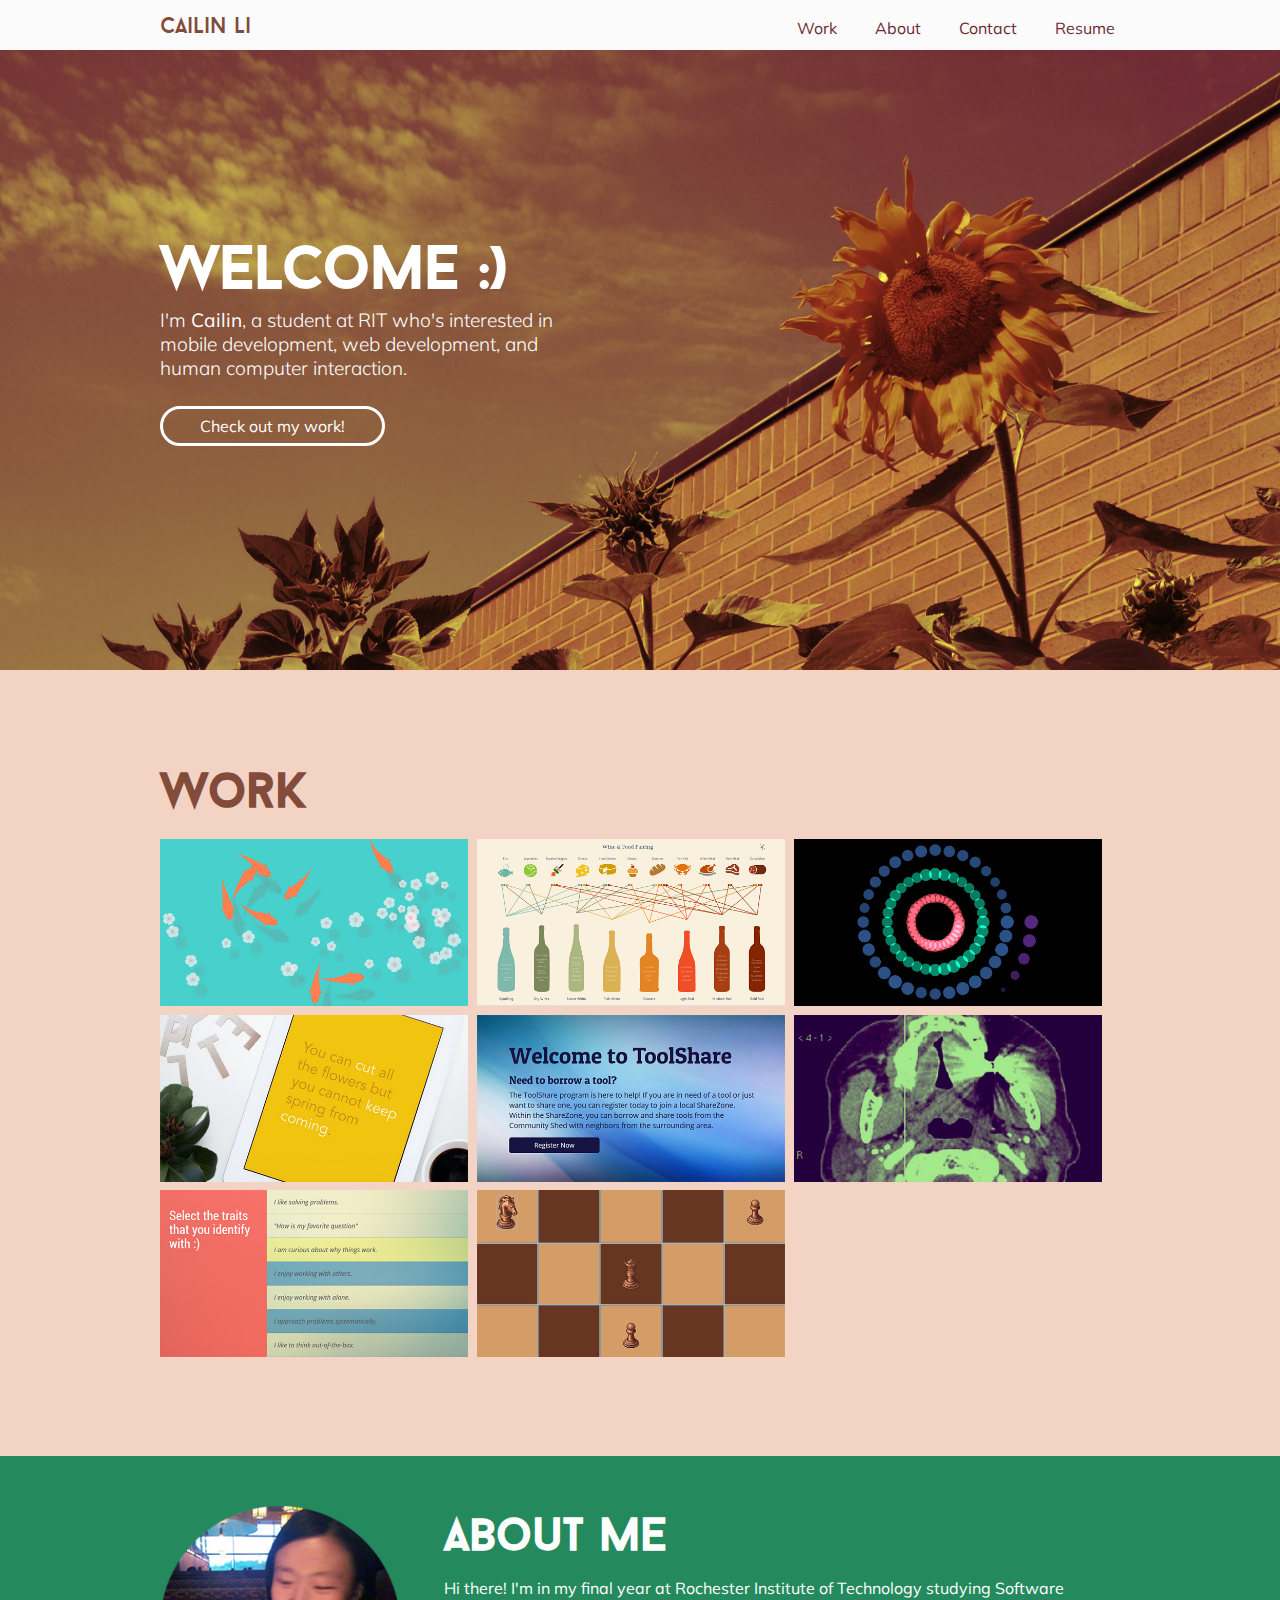
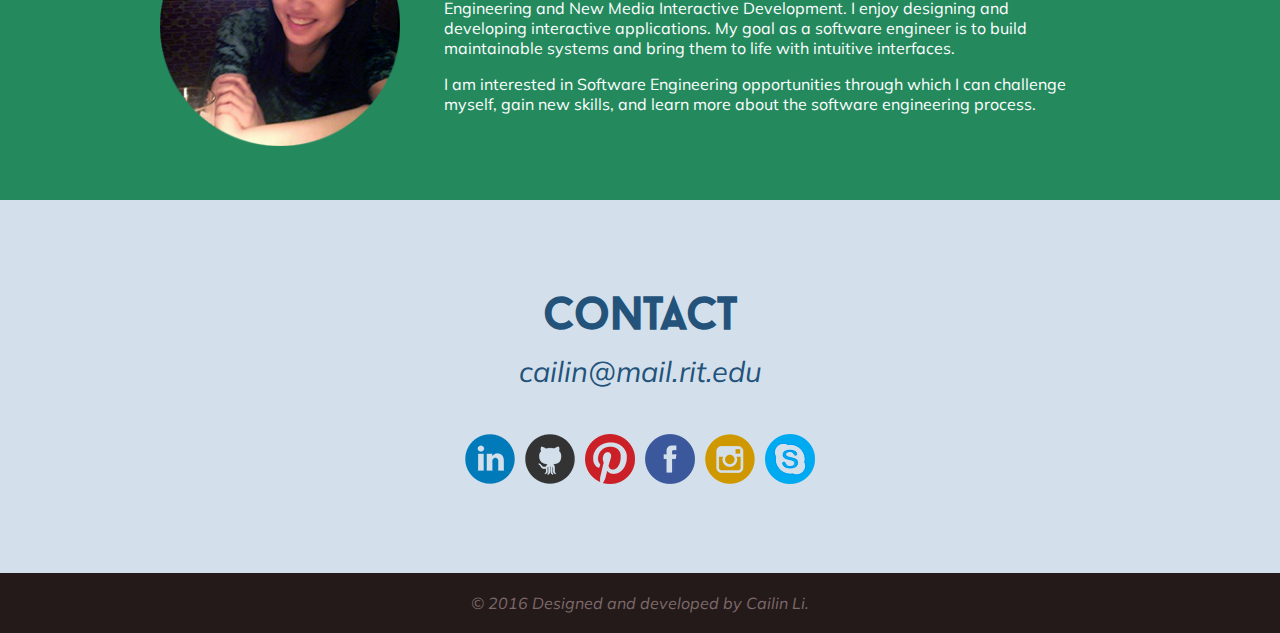
==== index.html @ 5fba752a "Update project links with icons" ====
<!DOCTYPE html>
<html lang="en">
<head>
  <meta charset="utf-8" />
  <meta name="viewport" content="width=device-width, initial-scale=1">

  <title>Cailin Li</title>

  <!-- Link to External Google Fonts -->
  <link href='http://fonts.googleapis.com/css?family=Muli:400,300,300italic' rel='stylesheet' type='text/css'>

  <!-- Link to CSS files -->
  <link href="css/font.css" rel="stylesheet" type="text/css">
  <link href="css/main.css" rel="stylesheet" type="text/css">
  <link href="css/responsive.css" rel="stylesheet" type="text/css">

  <!-- Link to External Scripts -->
  <script src="http://ajax.googleapis.com/ajax/libs/jquery/1.11.1/jquery.min.js"></script>
  <script src="js/scripts.js"></script>
</head>

<body>
  <div id="resume" class="wrapper overlay">
    <div class="content">
      <div class="projectHeader">
        <h1 class="projectHeading white">resume</h1>
        <img class="cancel" 
          src="media/cancel.png" 
          alt="Cancel Icon" 
          onclick="hideDiv('#resume')"
        />
      </div>
      <a href="media/resume2017-cailinli.pdf" class="reslink" target="_blank">
        <img src="media/resume2017.png" alt="Resume" class="resimg" />
      </a>
    </div>
  </div>

  <!-- WORK -->
  <div id="winefoodpairing" class="wrapper overlay">
    <div class="content">
      <div class="projectHeader">
        <h1 class="projectHeading white">wine & food pairing</h1>
        <img class="cancel" 
          src="media/cancel.png" 
          alt="Cancel Icon" 
          onclick="hideProject('#winefoodpairing')"
        />
      </div>
      <div class="projectLinks">
        <a class="projectLink" href="http://cailinli.me/wine-n-food-pairing" target="_blank">
          <span class="projectLink-text">Demo</span>
          <img class="projectLink-img"src="media/demo.png" alt="Demo" />
        </a>
        <span class="projectLink-separator">/</span>
        <a class="projectLink" href="https://github.com/li-cai/wine-n-food-pairing" target="_blank">
          <span class="projectLink-text">Github</span>
          <img class="projectLink-img" src="media/github-white.png" alt="Github" />
        </a>
      </div>
      <img src="media/winefoodpairing.jpg"
        alt="Wine and Food Pairing"
        class="resimg"
      />
      <section class="description">
        <p>
          Technologies: JavaScript, HTML/CSS, HTML5 Canvas
        </p>
        <p>
          An interactive wine and food pairing infographic that helps users discover different types of wines as well as recipes that pair well with the wine.
        </p>
        <p>
          I created this app as a part of an “API Mash-Up” assignment where we had to create a web app by combining two Web API’s. Since I was simultaneously taking a class on Wines of the World, I started taking a look at wine and food related API’s that I could work with. The ones I decided to work with are the Yummly API for recipes and the Snooth API for wines.
        </p>
        <p>
          The basic idea of the app would be to match types of wines to recipes of foods that it would pair well with. However, I wanted the app to have not just a typical interface, but something more unique and interactive. After searching online for inspiration, I found a great infographic that I felt I could really bring to life even further by turning it into an interactive app.
        </p>
      </section>
    </div>
  </div>

  <div id="audiovisualizer" class="wrapper overlay">
    <div class="content">
      <div class="projectHeader">
        <h1 class="projectHeading white">Audio Visualizer</h1>
        <img src="media/cancel.png" alt="Cancel Icon" class="cancel"
            onclick="hideProject('#audiovisualizer')" />
      </div>
      <div class="projectLinks">
        <a class="projectLink" href="http://cailinli.me/audio-visualizer" target="_blank">
          <span class="projectLink-text">Demo</span>
          <img class="projectLink-img"src="media/demo.png" alt="Demo" />
        </a>
      </div>
      <img src="media/audiovisualizer.jpg"
        alt="Audio Visualizer"
        class="resimg"
      />
      <section class="description">
        <p>
          An Canvas-based audio visualizer.
        </p>
      </section>
    </div>
  </div>

  <div id="koipond" class="wrapper overlay">
    <div class="content">
      <div class="projectHeader">
        <h1 class="projectHeading white">koi pond</h1>
        <img class="cancel"
          src="media/cancel.png"
          alt="Cancel Icon"
          onclick="hideProject('#koipond')"
        />
      </div>
      <div class="projectLinks">
        <a class="projectLink" href="http://people.rit.edu/cxl2467/330/project2/" target="_blank">
          <span class="projectLink-text">Demo</span>
          <img class="projectLink-img"src="media/demo.png" alt="Demo" />
        </a>
        <span class="projectLink-separator">/</span>
        <a class="projectLink" href="https://github.com/li-cai/koipond" target="_blank">
          <span class="projectLink-text">Github</span>
          <img class="projectLink-img" src="media/github-white.png" alt="Github" />
        </a>
      </div>
      <img src="media/koipond.jpg"
        alt="Koi Pond"
        class="resimg"
      />
      <section class="description">
        <p>
          A natural simulation of a Koi Pond. It is designed to be a relaxing
          experience that simulates Koi swimming in the pond and cherry blossoms
          floating on the surface of the water.
        </p>
      </section>
    </div>
  </div>

  <div id="toolshare" class="wrapper overlay">
    <div class="content">
      <div class="projectHeader">
        <h1 class="projectHeading white">Toolshare</h1>
        <img src="media/cancel.png"
          alt="Cancel Icon"
          class="cancel"
          onclick="hideProject('#toolshare')"
        />
      </div>
      <div class="projectLinks">
        <a class="projectLink" href="https://github.com/li-cai/toolshare-message" target="_blank">
          <span class="projectLink-text">Github</span>
          <img class="projectLink-img" src="media/github-white.png" alt="Github" />
        </a>
      </div>
      <img src="media/toolshare01.jpg" alt="ToolShare" class="resimg" />
      <section class="description">
        <p>ToolShare is a web-based system for facilitating the sharing of tools within communities. I worked on this project as a part of a team of five Software Engineering students. Our ToolShare system supports many features such as user registration, tool registration, tool reservation, messaging, and communities for sharing called ShareZones.</p>
        <p>ToolShare was developed with <strong>Django</strong> using <strong>Python</strong>, <strong>HTML</strong>, <strong>CSS</strong>, <strong>SQLite</strong> and <strong>SVN</strong> for version control. In addition, we used <strong>BootStrap</strong> to assist with responsive design. The system was built after going through a software development cycle of requirements analysis, modeling, construction, testing, and deployment for two releases in four months. We also wrote comprehensive documentation for our system including the initial plan with a milestone schedule, the requirements spreadsheet with user stories and priority assessments, the design document with <strong>UML</strong> diagrams, and the test plan tracker. My team had weekly meetings and managed our sprints with <strong>Trello</strong>.</p>
        <p>Through working on this project, I gained experience working with a <strong>MVC</strong> framework. In addition, I wrote numerous unit tests, participated in code reviews, went through cross-team beta testing, and conducted acceptance tests.</p>
      </section>
    </div>
  </div>

  <div id="synonymy" class="wrapper overlay">
    <div class="content">
      <div class="projectHeader">
        <h1 class="projectHeading white">Synonymy</h1>
        <img src="media/cancel.png"
          alt="Cancel Icon"
          class="cancel"
          onclick="hideProject('#synonymy')"
        />
      </div>
      <div class="projectLinks">
        <a class="projectLink" href="https://github.com/li-cai/synonymy" target="_blank">
          <span class="projectLink-text">Github</span>
          <img class="projectLink-img" src="media/github-white.png" alt="Github" />
        </a>
      </div>
      <img src="media/synonymy.jpg" alt="Synonymy" class="resimg" />
      <section class="description">
        <p>Synonymy is an iOS application written in Objective-C that helps users rephrase sentences. Users can enter a sentence and swap words in the sentence with synonyms generated by the Big Huge Thesaurus API. Additional features include a history of sentences, favorites list, and the synonym picker.</p>
      </section>
    </div>
  </div>

  <div id="miv" class="wrapper overlay">
    <div class="content">
        <div class="projectHeader">
          <h1 class="projectHeading white">Medical Image Viewer</h1>
          <img src="media/cancel.png"
            alt="Cancel Icon"
            class="cancel"
            onclick="hideProject('#miv')"
          />
        </div>
        <img src="media/miv.png" alt="Medical Image Viewer" class="resimg" />
        <section class="description">
          <p>A project used for many years in the Engineering Software Subsystems class, the Medical Image Viewer is a <strong>Java</strong> application that displays studies of medical images and supports additional features such as leveling and sagittal/coronal reconstruction.</p>
          <p>I worked on the Medical Image Viewer using <strong>Git</strong> for version control on a team of four. The goal of this project was to design and develop a maintainable system with the help of various <strong>design patterns</strong> such as Observer, State, Strategy, and Composite.</p>
        </section>
    </div>
  </div>

  <div id="stem" class="wrapper overlay">
    <div class="content">
      <div class="projectHeader">
        <h1 class="projectHeading white">STEM Quiz</h1>
        <img src="media/cancel.png"
          alt="Cancel Icon"
          class="cancel" 
          onclick="hideProject('#stem')"
        />
      </div>
      <img src="media/stemquiz.png" alt="STEM Quiz" class="resimg" />
      <section class="description">
        <p>STEM Quiz is a <strong>jQuery</strong> based personality quiz that I 
        developed on a team of six at the RIT Women in Computing Hackathon. I
        enjoyed meeting and working with other women in computing students to
        develop an application that encourages women to pursue STEM.</p>
      </section>
    </div>
  </div>

  <div id="chess" class="wrapper overlay">
    <div class="content">
      <div class="projectHeader">
        <h1 class="projectHeading white">Puzzle Solver</h1>
        <img src="media/cancel.png"
          alt="Cancel Icon"
          class="cancel" 
          onclick="hideProject('#chess')"
        />
      </div>
      <div class="projectLinks">
        <a class="projectLink" href="https://github.com/li-cai/chess-solitaire" target="_blank">
          <span class="projectLink-text">Github</span>
          <img class="projectLink-img" src="media/github-white.png" alt="Github" />
        </a>
      </div>
      <img src="media/chess.png" alt="Chess Solitaire" class="resimg" />
      <section class="description">
        <p>For this project, I created a Generic Puzzle Solver written in <strong>Java</strong> which uses the <strong>BFS algorithm</strong> to solve puzzles in the fewest number of steps.</p>
        <p>The focus of this project was object-oriented programming, inheritance, and separation of concerns using MVC. A generic puzzle interface and solver was implemented to work with three different types of puzzles. The Chess Solitaire puzzle has a <strong>Swing</strong> GUI that creates a game board from a text file and allows the user to interact with the GUI to solve the puzzle. The user also has the option to reset to the original configuration or advance to the next step of the optimal solution by clicking "Hint".</p>
      </section>
    </div>
  </div>

  <div id="march" class="wrapper overlay">
    <div class="content">
      <img src="media/cancel.png" alt="Cancel Icon" class="cancel" 
        onclick="hideProject('#march')" />
      <h1 class="projectHeading white">Calendar Design</h1>
      <img src="media/march01.jpg" alt="March" class="resimg" />
      <section class="description">
        <p>Using <strong>Adobe Illustrator</strong>, I created a series of calendar designs. The calendar design for March is pictured above. Each month features a quote from the Spanish poet, Pablo Neruda.</p> 
      </section>
    </div>
  </div>

  <div id="saulbass" class="wrapper overlay">
    <div class="content">
      <img src="media/cancel.png" alt="Cancel Icon" class="cancel"
          onclick="hideProject('#saulbass')" />
      <h1 class="projectHeading white">Poster Design</h1>
      <img src="media/saulbass.png" alt="Saul Bass" class="resimg" />
      <section class="description">
        <p>Using <strong>Adobe Illustrator</strong>, I created a typographic event poster in the style of a famous designer. I chose the designer Saul Bass, an American graphic designer and Academy Award winning filmmaker known for his designs of corporate logos and title sequences.</p> 
      </section>
    </div>
  </div>

  <div id="404" class="wrapper overlay">
    <div class="content">
      <img src="media/cancel.png" alt="Cancel Icon" class="cancel"
          onclick="hideProject('#404')" />
      <h1 class="projectHeading white">404 Page</h1>
      <img src="media/404.jpg" alt="404 Page" class="resimg" />
      <section class="description">
        <p>Using Adobe Photoshop, I designed and created a new 404 Page for the RIT website that complies with RIT's corporate identity manual.</p>
        <p>The goal of this project was to create a 404 page that is visually interesting, functional, and user-friendly using the 960 grid. I was inspired by the 960 grid and the metro-themed tiles of Windows 8. To create visual interest, I incorporated the tiger, the RIT mascot, to contrast its fluidity to the rigidness of the tiles. Also, this page notifies the user of the error that occurred and provides options to navigate to Home or back to the previous page.</p> 
      </section>
    </div>
  </div>
  <!-- END WORK -->

  <section id="main">
    <div class="navbar">
      <div class="content">
        <div class="navbar-bar">
          <a id="name" href="#splash">Cailin Li</a>
          <a class="hamburger" onclick="toggleDropdownMenu('#navbar-menu')">
            <img class="hamburgerIcon" src="media/menuIcon.png" alt="Menu" />
          </a>
        </div>
        <nav id="navbar-menu" class="navigation">
          <a href="#work" class="navlink" onclick="hideDropdownMenu('#navbar-menu')">Work</a>
          <a href="#about" class="navlink" onclick="hideDropdownMenu('#navbar-menu')">About</a>
          <a href="#contact" class="navlink" onclick="hideDropdownMenu('#navbar-menu')">Contact</a>
          <a id="reslink" href="#resume" class="navlink last" onclick="showDiv('#resume')">Resume</a>
        </nav>
      </div>
    </div>

    <div id="splash" class="wrapper">
      <div class="content auto">
        <h1 class="welcome">Welcome :)</h1>
        <p class="blurb">
          I'm <span class="bold">Cailin</span>, a student at RIT who's interested in 
          mobile development,  web development, and
          human computer interaction.
        </p>
        <p>
          <a href="#work" class="button">Check out my work!</a>
        </p>
      </div>
    </div>

    <div id="work" class="wrapper">
      <div class="content">
        <section id="development">
          <h1 id="devHeading" class="heading">Work</h1>
          <div class="imgwrapper" onclick="showDiv('#koipond')">
            <img src="media/thumb-koipond.png" class="thumbnail" alt="Koi Pond Thumbnail"/>
          </div>
          <div class="imgwrapper" onclick="showDiv('#winefoodpairing')">
            <img src="media/thumb-winefoodpairing.png" class="thumbnail" alt="Wine and Food Pairing Thumbnail"/>
          </div>
          <div class="imgwrapper" onclick="showDiv('#audiovisualizer')">
            <img src="media/thumb-audiovisualizer.png" class="thumbnail" alt="Audio Visualizer Thumbnail"/>
          </div>
          <div class="imgwrapper" onclick="showDiv('#synonymy')">
            <img src="media/thumb-synonymy.jpg" class="thumbnail" alt="Synonymy Thumbnail"/>
          </div>
          <div class="imgwrapper" onclick="showDiv('#toolshare')">
            <img src="media/thumb-toolshare.jpg" class="thumbnail" alt="ToolShare Thumbnail"/>
          </div>
          <div class="imgwrapper" onclick="showDiv('#miv')">
            <img src="media/thumb-miv.jpg" class="thumbnail" alt="Medical Image Viewer Thumbnail" />
          </div>
          <div class="imgwrapper" onclick="showDiv('#stem')">
            <img src="media/thumb-stem.jpg" class="thumbnail" alt="STEM Quiz Thumbnail" />
          </div>
          <div class="imgwrapper" onclick="showDiv('#chess')">
            <img src="media/thumb-chess.jpg" class="thumbnail right" alt="Chess Solitaire Thumbnail" />
          </div>
        </section>
      </div>
    </div>

    <div id="about" class="wrapper">
      <div class="content">
        <img class="profile" src="media/friendlylin.png" 
            alt="A picture of smilin' Cailin"/>
        <section id="about-info">
          <h2 class="white-heading">About Me</h2>
          <p>Hi there! I'm in my final year at Rochester Institute of Technology studying Software Engineering and New Media Interactive Development. I enjoy designing and developing interactive applications. My goal as a software engineer is to build maintainable systems and bring them to life with intuitive interfaces.</p>
          <p>I am interested in Software Engineering opportunities through which I can challenge myself, gain new skills, and learn more about the software engineering process.</p>
        </section>
      </div>
    </div>

    <div id="contact" class="wrapper">
      <div class="content">
        <h2 id="contact-header">Contact</h2>
        <p id="contact-info">cailin@mail.rit.edu</p>
        <section id="socialmedia">
          <a class="icon" href="http://www.linkedin.com/in/cailinli/" target="_blank">
            <img src="media/linkedin.png" alt="Linkedin Icon" />
          </a>
          <a class="icon" href="https://github.com/li-cai" target="_blank">
            <img src="media/github.png" alt="Github Icon" />
          </a>
          <a class="icon" href="https://www.pinterest.com/shuailin/" target="_blank">
            <img src="media/pinterest.png" alt="Pinterest Icon" />
          </a>
          <a class="icon" href="https://www.facebook.com/cailin.li" target="_blank">
            <img src="media/facebook.png" alt="Facebook Icon" />
          </a>
          <a class="icon" href="http://instagram.com/smilincailin/" target="_blank">
            <img src="media/instagram.png" alt="Instagram Icon" />
          </a>
          <a class="icon" href="skype:live:cxl2467?call">
            <img src="media/skype.png" alt="Skype Icon" />
          </a>
        </section>
      </div>
    </div>

    <div id="footer" class="wrapper">
      <div class="content">
        &#169; 2016 Designed and developed by Cailin Li.
      </div>
    </div>
  </section>
</body>
</html>
---- css/font.css ----
/* Generated by Font Squirrel (http://www.fontsquirrel.com) on November 30, 2014 */

@font-face {
    font-family: 'baron_neueregular';
    src: url('../fonts/baron_neue-webfont.eot');
    src: url('../fonts/baron_neue-webfont.eot?#iefix') format('embedded-opentype'),
         url('../fonts/baron_neue-webfont.woff2') format('woff2'),
         url('../fonts/baron_neue-webfont.woff') format('woff'),
         url('../fonts/baron_neue-webfont.ttf') format('truetype'),
         url('../fonts/baron_neue-webfont.svg#baron_neueregular') format('svg');
    font-weight: normal;
    font-style: normal;
}
---- css/main.css ----
body {
    font-family: 'Muli', Verdana, sans-serif;
    margin: 0;
    color: #6e2b34;
    background-color: #5fa7ad;
    position: relative;
}

h1, h2, h3, h4 {
    color: #824b3a;
    font-family: 'baron_neueregular';
}

h1 {
    font-size: 3em;
}

h2 {
    font-size: 2.8em;
}

a {
    color: #fff;
    text-decoration: none;
    border-bottom: 2px solid #fff;
    transition: all 0.3s ease;
}

a:hover {
    opacity: 0.4;
}

.heading {
    margin-top: 40px;
    margin-bottom: 20px;
}

.subtitle {
    margin-top: 0;
    margin-bottom: 40px;
    font-size: 1.2em;
    font-weight: 300;
}

.wrapper {
    width: 100%;
}

.content {
    margin: auto;
    width: 72%;
    min-width: 1000px;
    padding: 20px;
    max-width: 1300px;
    box-sizing: border-box;
}

.auto {
    position: relative;
    height: 0;
    padding-bottom: 60.25%;
    z-index: 1;    
}

#splash, #error {
    background-color: transparent;
    background-image: url('../media/sunflower_splash.jpg');
    background-repeat: no-repeat;
    background-size: 100% auto;
    background-position: center top;
    background-attachment: fixed;
    max-height: 1050px;
}

#name {
    color: #824b3a;
    font-family: 'baron_neueregular';
    display: inline;
    font-size: 1.4em;
    margin-bottom: 0;
    border: none;
    transition: 0.3s ease all;
}

.navbar {
    position: fixed;
    background-color: #fbfbfb;
    width: 100%;
    z-index: 2;
}

.navbar .content {
    padding-top: 0;
    padding-bottom: 0;
}

.navigation {
    float: right;
    margin-top: 18px;
}

.navigation a {
    color: #6e2b34;
    text-decoration: none;
    border-bottom: none;
    padding: 5px 5px 5px 5px;
    margin: 0px 12px 0px 12px;
    transition: 0.3s ease all;
}

.navigation a:hover, #name:hover {
    color: #479e5d;
}

.navbar-bar {
    display: inline-block;
    padding: 11px 0;
}

.hamburger {
    display: none;
    float: right;
    border: none;
}

.hamburgerIcon {
    height: 29px;
}

.last {
    margin-right: 0 !important;
}

.thumbnail {
    display: block;
    width: 100%;
    transition: all 0.3s ease;
    overflow: hidden;
}

.imgwrapper {
    width: 32.1%;
    margin-bottom: 0.5%;
    margin-right: 0.5%;
    display: inline-block;
    overflow: hidden;
}

img.thumbnail:hover {
    cursor: pointer;
    opacity: 0.8;
    transform: scale(1.05);
}

img.right {
    margin-right: 0;
}

#work {
    background-color: #f3d3c4;
}

#development {
    margin: 70px 0;
}

section#design {
    margin-top: 120px;
    margin-bottom: 120px;
}

.welcome {
    color: #fff;
    font-size: 3.7em;
    margin-top: 20%;
    margin-bottom: 0.5%;
}

.blurb {
    color: #fff;
    font-weight: 300;
    font-size: 1.2em;
    margin-top: 5px;
    max-width: 420px;
}

.bold {
    font-weight: 400;
}

.button {
    font-family: 'Muli', Verdana, sans-serif;
    color: #fff;
    display: inline-block;
    font-size: 1.0em;
    border: 3px solid #ffffff;
    border-radius: 800px;
    padding: 7px 37px;   
    margin-top: 7px;
    background-color: rgba(255, 255, 255, 0);
    transition: all 0.3s ease;
}

.button:hover {
    opacity: 0.4;
    cursor: pointer;
}

#about {
    background-color: #248a5e;
}

#about .content {
    padding-top: 50px;
    padding-bottom: 50px;
}

img.profile {
    margin-right: 40px;
    display: inline-block;
    width: 25%;
}

.white-heading {
    color: #fff;
    margin-top: 0;
    margin-bottom: 0;
}

#about-info {
    display: inline-block;
    color: #fff !important;
    width:65%;
    vertical-align: top;
}

#about-info p {
    font-size: 1em;
}

#footer {
    color: #7d6969;
    background-color: #241a1a;
    text-align: center;
    font-style: italic;
}

.overlay {
    display: none;
    color: #fff;
    background-color: #5fa7ad;
    z-index: 3;
    height: 100%;
    padding-top: 60px;
    padding-bottom: 60px;
}

.overlay .content {
    width: 60%;
    max-width: 800px;
    min-width: 600px;
}

.cancel {
    flex: 0 0 auto;
    height: 45px;
    padding-left: 20px;
    transition: all 0.3s ease;
}

.cancel:hover {
    cursor: pointer;
    opacity: 0.4;
}

img.resimg {
    display: inline-block;
    width: 100%;
}

.hide {
    display: none;
}

.proj {
    background-color: #5fad8c;
}

.description {
    font-size: 1.2em;
    line-height: 1.4;
    padding-top: 10px;
    padding-bottom: 10px;
}

#contact {
    color: #23537A;
    background-color: #D3E0EB;
    padding-top: 40px;
    padding-bottom: 40px;
}

#contact-header {
    color: #23537A;
    margin-top: 25px;
    margin-bottom: 0;
}

#contact .content {
    text-align: center;
}

#contact-info {
    font-size: 1.8em;
    font-style: italic;
    margin-top: 12px;
    margin-bottom: 45px;
}

#socialmedia {
    margin-bottom: 25px;
}

.projectHeader {
    display: flex;
    margin-bottom: 30px;
}

.projectHeading {
    flex: 1 1 auto;
    text-transform: lowercase;
    line-height: 0.9;
    margin: 0;
    font-size: 3.5em;
}

.white {
    color: #fff;
}

.projectLinks {
    font-size: 1.4em;
    padding: 10px 0 25px;
}

.projectLink {
    border: none;
}

.projectLink-text {
    display: inline-block;
    border-bottom: 2px solid white;
}

.projectLink-img {
    display: inline-block;
    width: 30px;
    vertical-align: middle;
    padding-left: 3px;
}

.projectLink-separator {
    padding: 0 8px;
}

form {
    color: #fff;
}

input[type="text"] {
    color: #fff;
    font-family: 'Muli', Verdana, sans-serif;
    background-color: rgba(255, 255, 255, 0);
    border: 0;
    border-bottom: 3px solid #fff;
    padding-top: 2px;
    padding-bottom: 6px;
}

input[type="text"]:focus {
    color: #46417f;
    font-family: 'Muli', Verdana, sans-serif;
    border-bottom: 3px solid #46417f;
    transition: all 0.3s ease;
}

textarea {
    color: #fff;
    padding: 0;
    font-family: 'Muli', Verdana, sans-serif;
    background-color: rgba(255, 255, 255, 0);
    border: 0;
    border-bottom: 3px solid #fff;
    padding: 8px;
    transition: all 0.3s ease;
}

textarea:focus {
    color: #46417f;
    font-family: 'Muli', Verdana, sans-serif;
    border: 3px solid #46417f;
}

input[type="text"], input[type="text"]:focus, textarea, textarea:focus {
    font-size: 1em;
}

*:focus {
    outline: 0;
}

.reslink:hover {
    opacity: 0.8;
}

.reslink {
    border: 0;
}

#notes {
    display: block;
}

#notes .content {
    padding-top: 70px;
}

.icon {
    display: inline-block;
    border: none;
    margin: 0 3px;
}
---- css/responsive.css ----
@media screen and (max-width: 1350px) {
    #splash {
        background-size: 1350px auto;
        height: 670px;
    }

    .welcome {
        margin-top: 210px;
    }
}

@media screen and (max-width: 1090px) {
    .content, .overlay .content {
        width: 100%;
        padding-left: 30px;
        padding-right: 30px;
        min-width: 0;
    }

    #splash .content {
        padding-left: 10%;
        padding-right: 10%;
    }

    #devHeading {
        text-align: center;
    }

    .imgwrapper {
        width: 48.7%;
    }
}

@media screen and (max-width: 700px) {
    .imgwrapper {
        width: 100%;
    }

    img.profile {
        width: 250px;
        margin-bottom: 20px;
        margin-left: auto;
        margin-right: auto;
        display: block;
    }

    #development {
        margin: 0 0 20px;
    }

    #devHeading {
        font-size: 2.4em;
        margin-top: 5px;
    }

    #about-info {
        width: 100%;
        text-align: center;
    }

    #work .content {
        padding-left: 5px;
        padding-right: 5px;
    }
}

/* iPhone */
@media screen and (max-width: 550px) {
    .navbar .content {
        padding-left: 20px;
        padding-right: 20px;
    }

    .navigation {
        float: none;
        margin-top: 0;
        max-height: 0;
        padding: 0;
        transition: all 0.5s ease;    
    }

    .navigation * {
        opacity: 0 !important;
        transition: opacity 0.3s ease !important;
    }

    .navigation.dropdown {
        padding: 12px 0;
        max-height: 187px;
        border-top: 1px solid #824b3a;
    }

    .navigation.dropdown * {
        opacity: 1 !important;
    }    

    .navbar-bar {
        display: block;
    }

    .navigation a {
        display: block;
        margin: 0;
        padding: 9px 0;
        font-size: 18px;
    }

    .hamburger {
        display: inline-block;
    }

    #about-info p {
        text-align: justify;
    }

    .welcome, .projectHeading {
        font-size: 2.7em;
    }

    .blurb {
        font-size: 1em;
    }

    .icon img {
        display: block;
        width: 40px;
    }

    #footer .content {
        padding: 15px;
    }

    .projectHeading {
        font-size: 2.5em;
    }

    .cancel {
        height: 35px;
    }
}
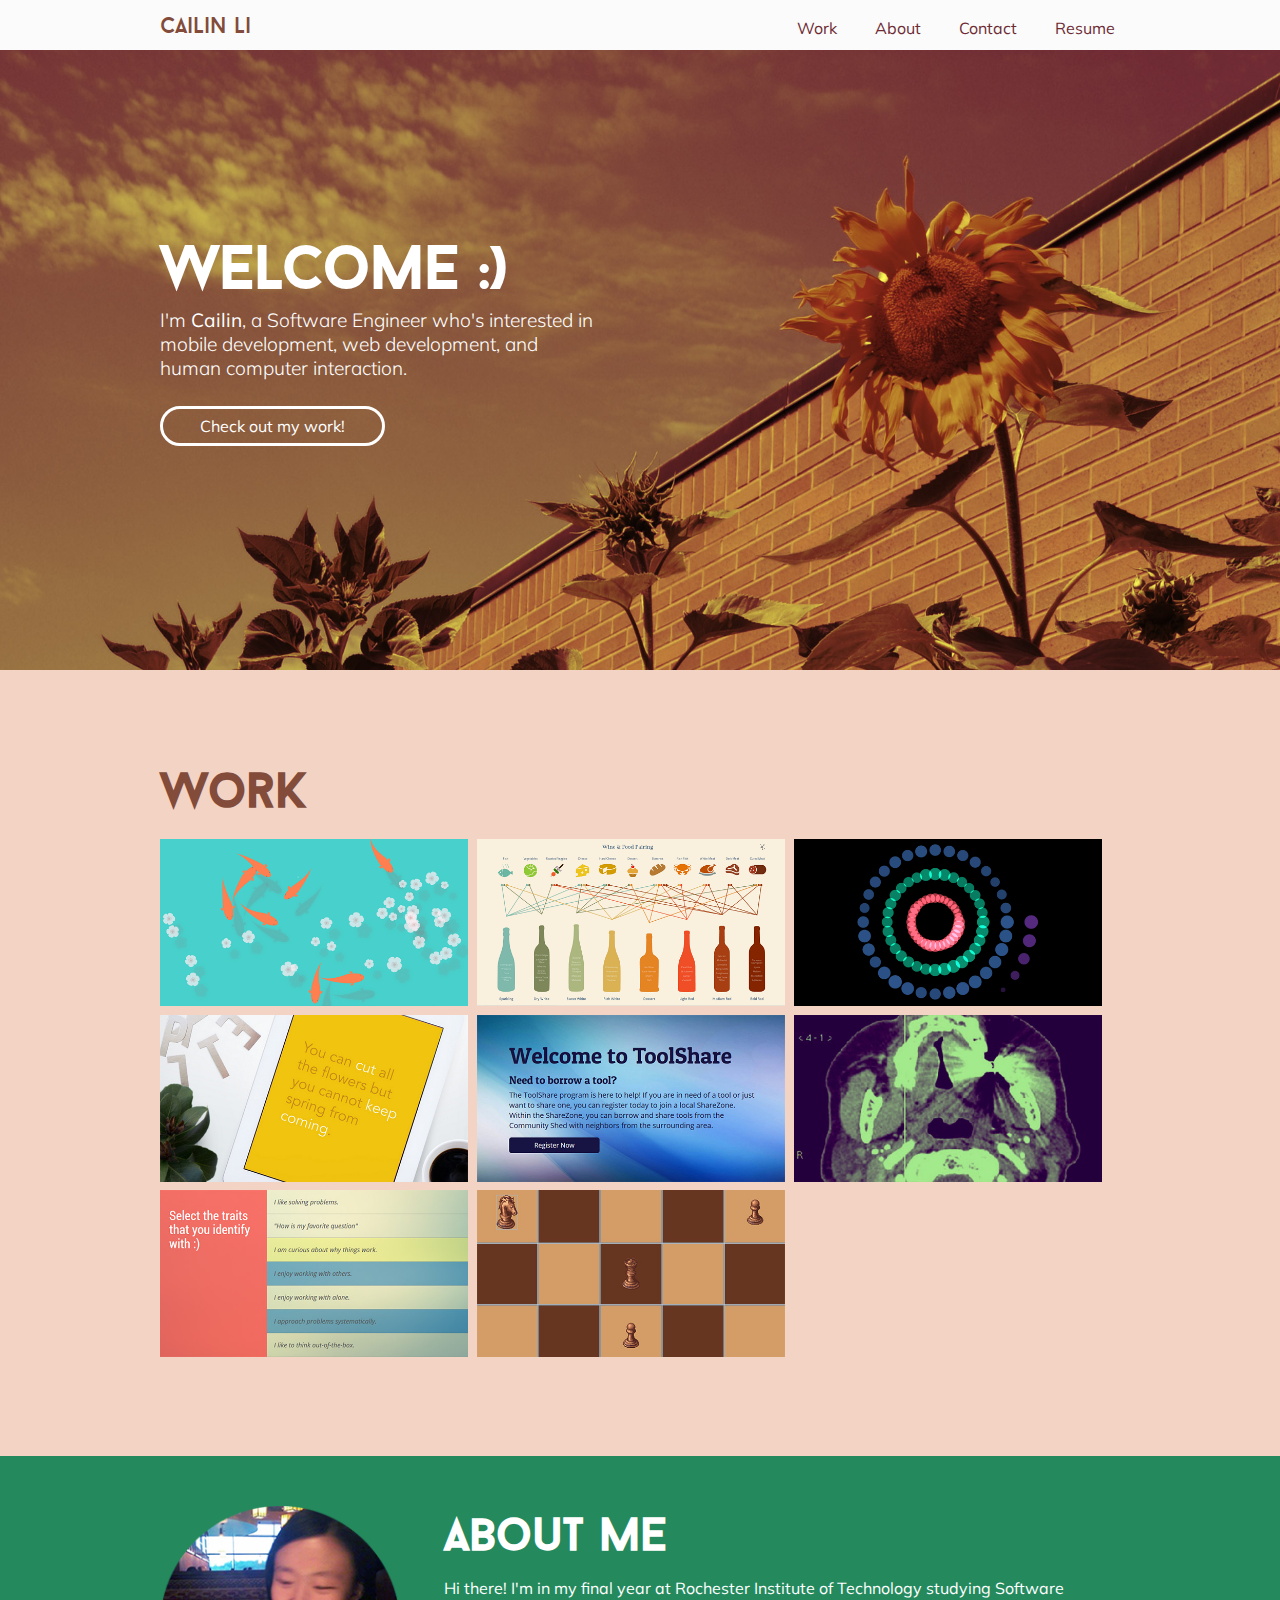
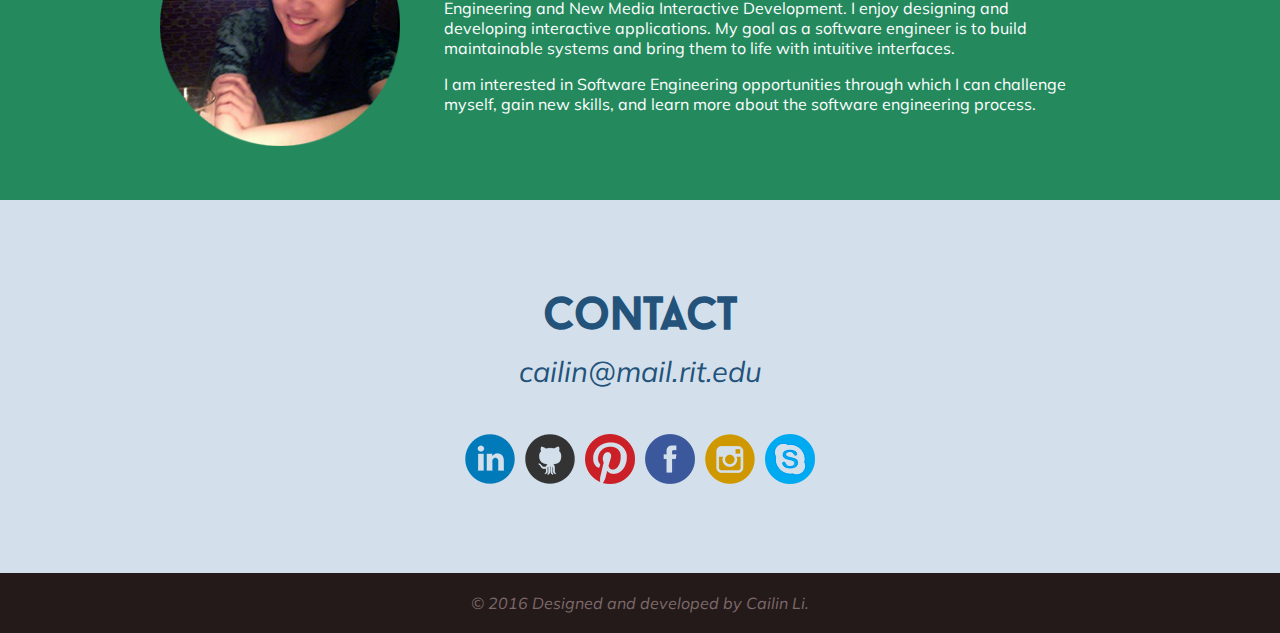
==== commit f2128fe7: "Update blurb and styles" ====
--- a/index.html
+++ b/index.html
@@ -98,7 +98,13 @@
       />
       <section class="description">
         <p>
-          An Canvas-based audio visualizer.
+          Technologies: JavaScript, HTML/CSS, HTML5 Canvas
+        </p>
+        <p>
+          This audio visualizer web app explores various data visualizations of audio frequency. I chose to divide the range of frequency into 4 parts which are visualized as 4 concentric circles. As a result, it’s easier for the user to see a visual separation that matches the auditory separation. For instance, you can clearly see activity on the outermost circle when you hear higher frequencies.
+        </p>
+        <p>
+          There are 3 types of visualizations: “Circle”, “Bezier Curve”, and “Wheel”. Also, you can toggle whether you’d like to visualize frequency or waveform data.
         </p>
       </section>
     </div>
@@ -107,7 +113,7 @@
   <div id="koipond" class="wrapper overlay">
     <div class="content">
       <div class="projectHeader">
-        <h1 class="projectHeading white">koi pond</h1>
+        <h1 class="projectHeading white">Koi Pond</h1>
         <img class="cancel"
           src="media/cancel.png"
           alt="Cancel Icon"
@@ -131,9 +137,19 @@
       />
       <section class="description">
         <p>
-          A natural simulation of a Koi Pond. It is designed to be a relaxing
-          experience that simulates Koi swimming in the pond and cherry blossoms
-          floating on the surface of the water.
+          Technologies: JavaScript (module pattern), HTML/CSS, HTML5 Canvas
+        </p>
+        <p>
+          An interactive natural simulation of a koi pond where you can “draw” flower petals in the water.
+        </p>
+        <p>
+          The Koi are composed of a “body” shape and a “tail” shape that oscillates based on the speed and direction it’s moving in. The koi move based on steering algorithms that “steer” each koi to the center of the screen if it moves too far off. A simple particle system is also implemented to create the effect of “bubbles” trailing behind Koi as they swim. Shadows are also drawn on the canvas to give the effect of depth.
+        </p>
+        <p>
+          Holding “Shift” and dragging your mouse across the screen allows you to draw flower petals in the water. An algorithm to control the movement of each petal was used also to give the effect of them drifting in the water.
+        </p>
+        <p>
+          The canvas is also drawn over the entire window and is responsive to provide a more immersive experience.
         </p>
       </section>
     </div>
@@ -157,9 +173,15 @@
       </div>
       <img src="media/toolshare01.jpg" alt="ToolShare" class="resimg" />
       <section class="description">
-        <p>ToolShare is a web-based system for facilitating the sharing of tools within communities. I worked on this project as a part of a team of five Software Engineering students. Our ToolShare system supports many features such as user registration, tool registration, tool reservation, messaging, and communities for sharing called ShareZones.</p>
-        <p>ToolShare was developed with <strong>Django</strong> using <strong>Python</strong>, <strong>HTML</strong>, <strong>CSS</strong>, <strong>SQLite</strong> and <strong>SVN</strong> for version control. In addition, we used <strong>BootStrap</strong> to assist with responsive design. The system was built after going through a software development cycle of requirements analysis, modeling, construction, testing, and deployment for two releases in four months. We also wrote comprehensive documentation for our system including the initial plan with a milestone schedule, the requirements spreadsheet with user stories and priority assessments, the design document with <strong>UML</strong> diagrams, and the test plan tracker. My team had weekly meetings and managed our sprints with <strong>Trello</strong>.</p>
-        <p>Through working on this project, I gained experience working with a <strong>MVC</strong> framework. In addition, I wrote numerous unit tests, participated in code reviews, went through cross-team beta testing, and conducted acceptance tests.</p>
+        <p>
+          ToolShare is a web-based system for facilitating the sharing of tools within communities. I worked on this project as a part of a team of five Software Engineering students. Our ToolShare system supports many features such as user registration, tool registration, tool reservation, messaging, and communities for sharing called ShareZones.
+        </p>
+        <p>
+          ToolShare was developed with <strong>Django</strong> using <strong>Python</strong>, <strong>HTML</strong>, <strong>CSS</strong>, <strong>SQLite</strong> and <strong>SVN</strong> for version control. In addition, we used <strong>BootStrap</strong> to assist with responsive design. The system was built after going through a software development cycle of requirements analysis, modeling, construction, testing, and deployment for two releases in four months. We also wrote comprehensive documentation for our system including the initial plan with a milestone schedule, the requirements spreadsheet with user stories and priority assessments, the design document with <strong>UML</strong> diagrams, and the test plan tracker. My team had weekly meetings and managed our sprints with <strong>Trello</strong>.
+        </p>
+        <p>
+          Through working on this project, I gained experience working with a <strong>MVC</strong> framework. In addition, I wrote numerous unit tests, participated in code reviews, went through cross-team beta testing, and conducted acceptance tests.
+        </p>
       </section>
     </div>
   </div>
@@ -182,7 +204,8 @@
       </div>
       <img src="media/synonymy.jpg" alt="Synonymy" class="resimg" />
       <section class="description">
-        <p>Synonymy is an iOS application written in Objective-C that helps users rephrase sentences. Users can enter a sentence and swap words in the sentence with synonyms generated by the Big Huge Thesaurus API. Additional features include a history of sentences, favorites list, and the synonym picker.</p>
+        <p>Synonymy is an iOS app built with Objective-C that helps users rephrase sentences by allowing them to enter a sentence, then select words in the sentence to turn into its synonyms.</p>
+        <p>The Big Huge Thesaurus API was used to get synonyms. Challenges included working with NSAttributedText and figuring out how to store and update which synonym should be displayed currently.</p>
       </section>
     </div>
   </div>
@@ -309,7 +332,7 @@
       <div class="content auto">
         <h1 class="welcome">Welcome :)</h1>
         <p class="blurb">
-          I'm <span class="bold">Cailin</span>, a student at RIT who's interested in 
+          I'm <span class="bold">Cailin</span>, a Software Engineer who's interested in 
           mobile development,  web development, and
           human computer interaction.
         </p>
--- a/css/main.css
+++ b/css/main.css
@@ -181,7 +181,7 @@
     font-weight: 300;
     font-size: 1.2em;
     margin-top: 5px;
-    max-width: 420px;
+    max-width: 440px;
 }
 
 .bold {
@@ -356,7 +356,7 @@
     display: inline-block;
     width: 30px;
     vertical-align: middle;
-    padding-left: 3px;
+    padding-left: 2px;
 }
 
 .projectLink-separator {
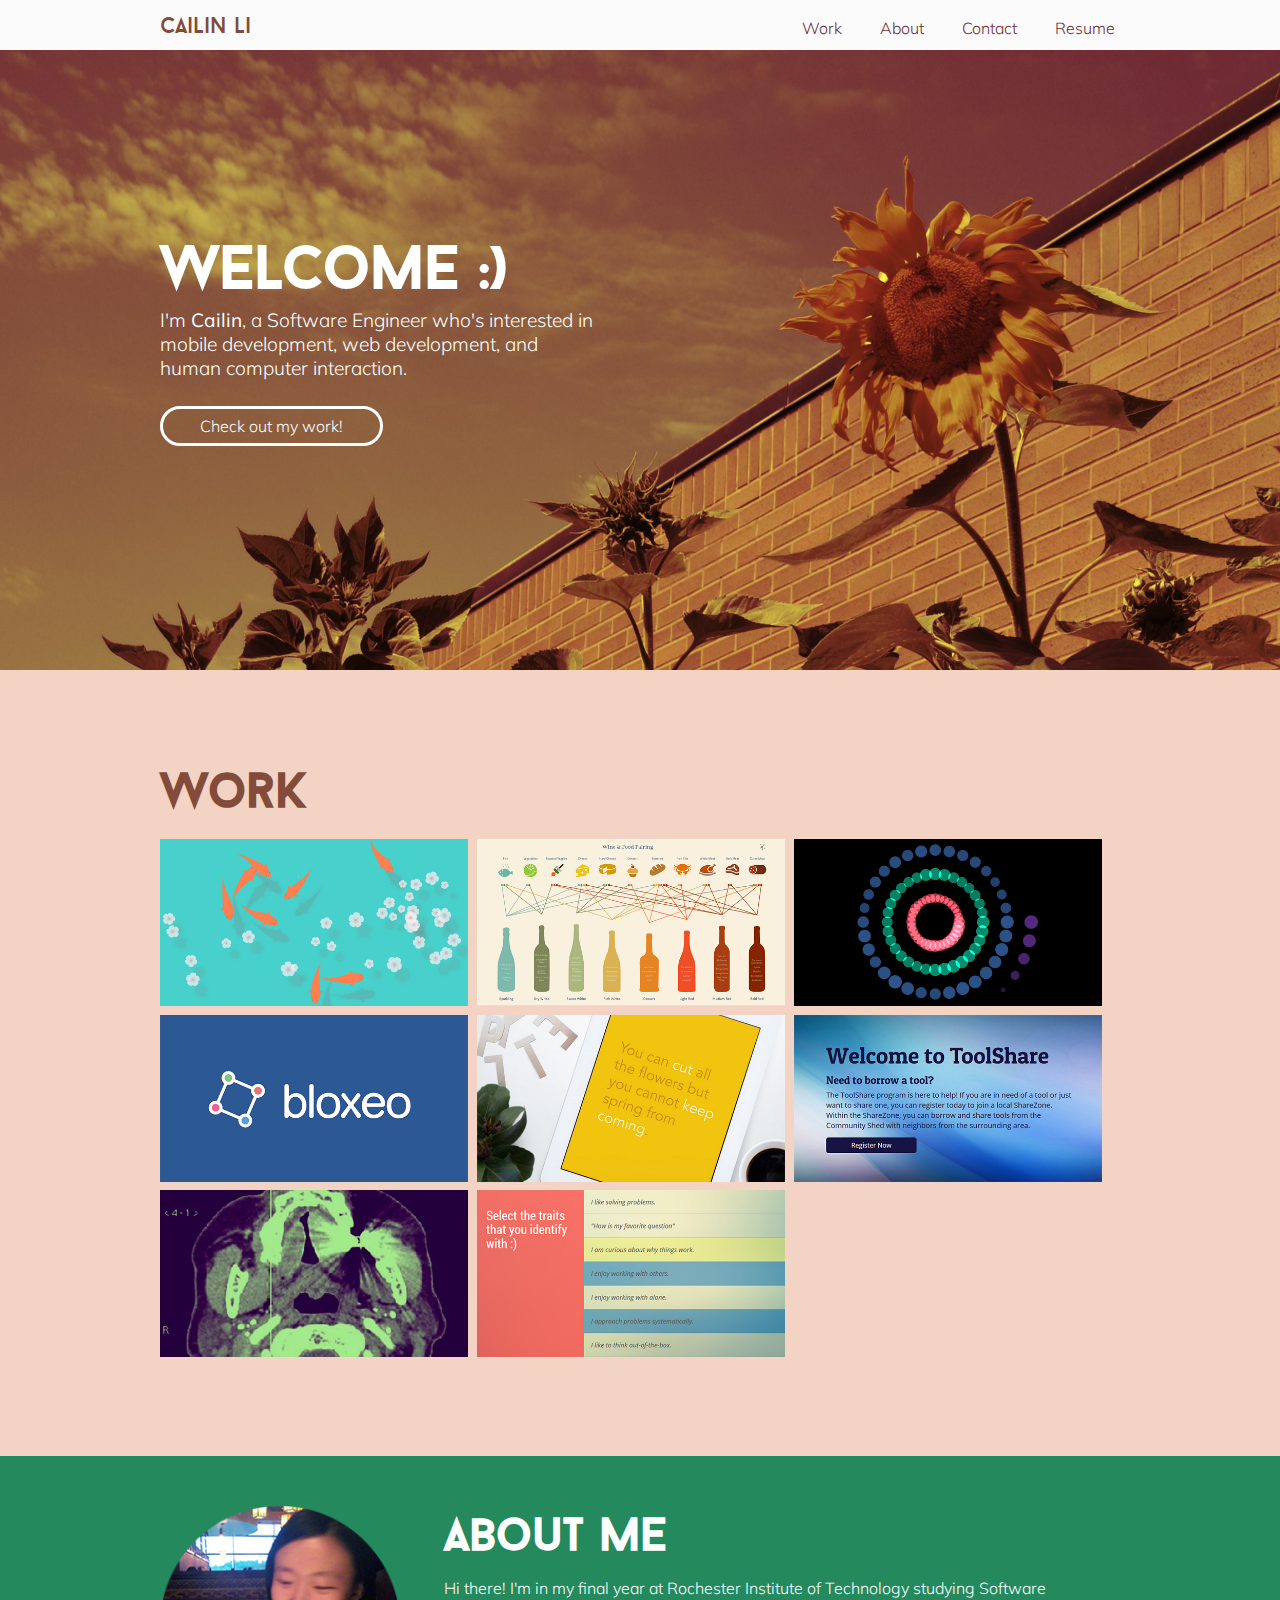
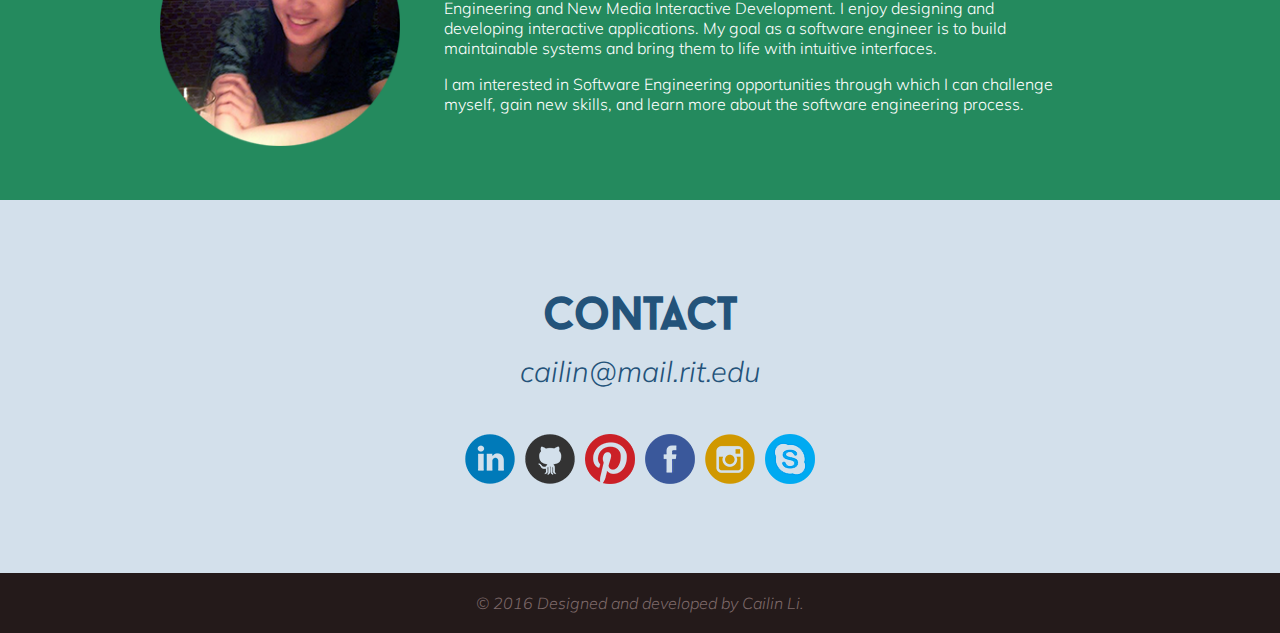
==== commit 3a6c3f0b: "Update projects to include Bloxeo, remove puzzle solver" ====
--- a/index.html
+++ b/index.html
@@ -64,7 +64,7 @@
       />
       <section class="description">
         <p>
-          Technologies: JavaScript, HTML/CSS, HTML5 Canvas
+          <span class="bold">Technologies</span>: JavaScript, HTML/CSS, HTML5 Canvas
         </p>
         <p>
           An interactive wine and food pairing infographic that helps users discover different types of wines as well as recipes that pair well with the wine.
@@ -150,6 +150,43 @@
         </p>
         <p>
           The canvas is also drawn over the entire window and is responsive to provide a more immersive experience.
+        </p>
+      </section>
+    </div>
+  </div>
+
+  <div id="bloxeo" class="wrapper overlay">
+    <div class="content">
+      <div class="projectHeader">
+        <h1 class="projectHeading white">Bloxeo</h1>
+        <img class="cancel"
+          src="media/cancel.png"
+          alt="Cancel Icon"
+          onclick="hideProject('#bloxeo')"
+        />
+      </div>
+      <div class="projectLinks">
+        <a class="projectLink" href="media/bloxeo_deck.pdf" target="_blank">
+          <span class="projectLink-text">Deck</span>
+          <img class="projectLink-img"src="media/deck.png" alt="Deck Icon" />
+        </a>
+      </div>
+      <img src="media/bloxeo.png" alt="Screenshot of Bloxeo" class="resimg" />
+      <section class="description">
+        <p>
+          <span class="bold">Technologies</span>: React, Flux, Grunt, HTML/CSS
+        </p>
+        <p>
+          Bloxeo is a wep app for real-time collaborative brainstorming.
+        </p>
+        <p>
+          This project was developed by a team of 13 engineering students and 6 design students. To help us stay organized and productive working with such a large team, we followed the Scrum process methodology and used Slack for team communication. Also, we divided into 3 smaller Scrum teams: a front-end team, a back-end team, and a design/branding team.
+        </p>
+        <p>
+          I worked on the front-end team to help build the interface of Bloxeo using React and Flux. This was my first time working with these technologies which have become my favorite to work with.
+        </p>
+        <p>
+          I worked significantly on the voting section of the app where all users go through the ideas and vote for the ones they like.
         </p>
       </section>
     </div>
@@ -248,30 +285,6 @@
     </div>
   </div>
 
-  <div id="chess" class="wrapper overlay">
-    <div class="content">
-      <div class="projectHeader">
-        <h1 class="projectHeading white">Puzzle Solver</h1>
-        <img src="media/cancel.png"
-          alt="Cancel Icon"
-          class="cancel" 
-          onclick="hideProject('#chess')"
-        />
-      </div>
-      <div class="projectLinks">
-        <a class="projectLink" href="https://github.com/li-cai/chess-solitaire" target="_blank">
-          <span class="projectLink-text">Github</span>
-          <img class="projectLink-img" src="media/github-white.png" alt="Github" />
-        </a>
-      </div>
-      <img src="media/chess.png" alt="Chess Solitaire" class="resimg" />
-      <section class="description">
-        <p>For this project, I created a Generic Puzzle Solver written in <strong>Java</strong> which uses the <strong>BFS algorithm</strong> to solve puzzles in the fewest number of steps.</p>
-        <p>The focus of this project was object-oriented programming, inheritance, and separation of concerns using MVC. A generic puzzle interface and solver was implemented to work with three different types of puzzles. The Chess Solitaire puzzle has a <strong>Swing</strong> GUI that creates a game board from a text file and allows the user to interact with the GUI to solve the puzzle. The user also has the option to reset to the original configuration or advance to the next step of the optimal solution by clicking "Hint".</p>
-      </section>
-    </div>
-  </div>
-
   <div id="march" class="wrapper overlay">
     <div class="content">
       <img src="media/cancel.png" alt="Cancel Icon" class="cancel" 
@@ -355,6 +368,9 @@
           <div class="imgwrapper" onclick="showDiv('#audiovisualizer')">
             <img src="media/thumb-audiovisualizer.png" class="thumbnail" alt="Audio Visualizer Thumbnail"/>
           </div>
+          <div class="imgwrapper" onclick="showDiv('#bloxeo')">
+            <img src="media/thumb-bloxeo.PNG" class="thumbnail" alt="Bloxeo Thumbnail"/>
+          </div>
           <div class="imgwrapper" onclick="showDiv('#synonymy')">
             <img src="media/thumb-synonymy.jpg" class="thumbnail" alt="Synonymy Thumbnail"/>
           </div>
@@ -366,9 +382,6 @@
           </div>
           <div class="imgwrapper" onclick="showDiv('#stem')">
             <img src="media/thumb-stem.jpg" class="thumbnail" alt="STEM Quiz Thumbnail" />
-          </div>
-          <div class="imgwrapper" onclick="showDiv('#chess')">
-            <img src="media/thumb-chess.jpg" class="thumbnail right" alt="Chess Solitaire Thumbnail" />
           </div>
         </section>
       </div>
--- a/css/main.css
+++ b/css/main.css
@@ -1,5 +1,6 @@
 body {
     font-family: 'Muli', Verdana, sans-serif;
+    font-weight: 300;
     margin: 0;
     color: #6e2b34;
     background-color: #5fa7ad;
@@ -287,7 +288,7 @@
 }
 
 .description {
-    font-size: 1.2em;
+    font-size: 1.1em;
     line-height: 1.4;
     padding-top: 10px;
     padding-bottom: 10px;
@@ -356,7 +357,7 @@
     display: inline-block;
     width: 30px;
     vertical-align: middle;
-    padding-left: 2px;
+    padding-left: 1px;
 }
 
 .projectLink-separator {
--- a/css/responsive.css
+++ b/css/responsive.css
@@ -82,12 +82,14 @@
     .navigation * {
         opacity: 0 !important;
         transition: opacity 0.3s ease !important;
+        pointer-events: none;
     }
 
     .navigation.dropdown {
         padding: 12px 0;
         max-height: 187px;
         border-top: 1px solid #824b3a;
+        pointer-events: auto;
     }
 
     .navigation.dropdown * {
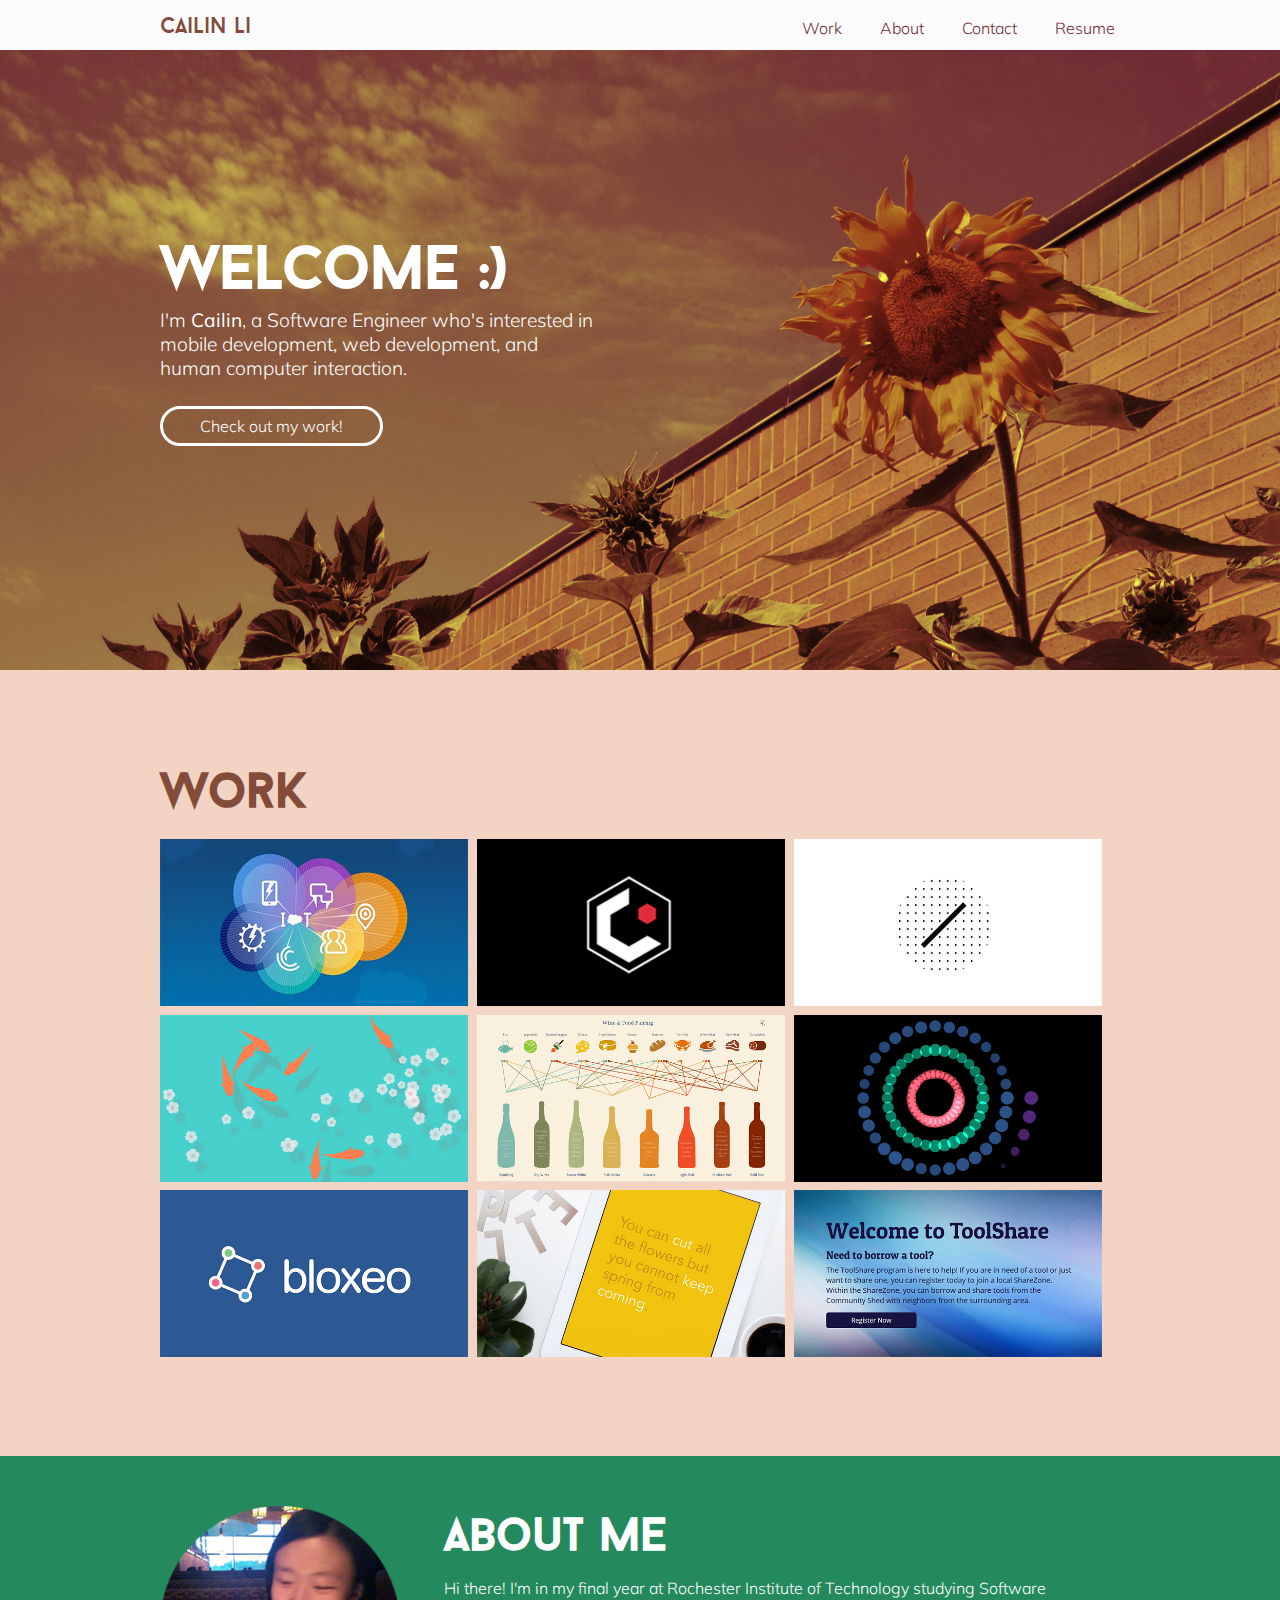
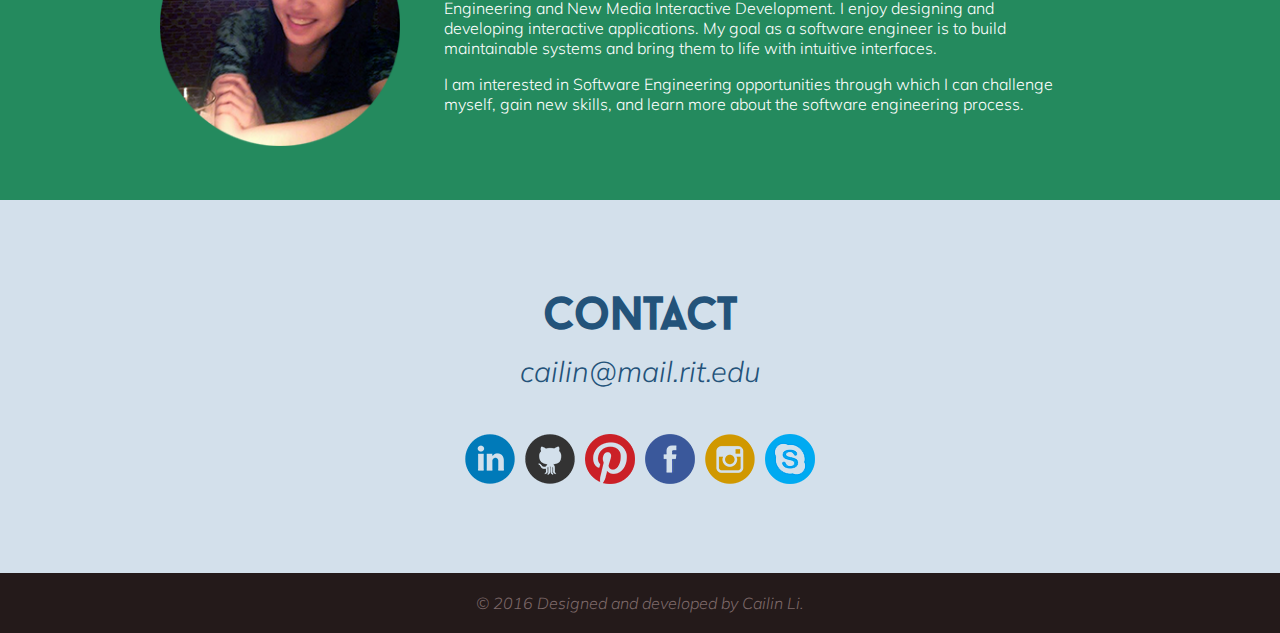
==== commit a114d9e3: "Add internship work to projects section" ====
--- a/index.html
+++ b/index.html
@@ -37,6 +37,93 @@
   </div>
 
   <!-- WORK -->
+  <div id="salesforce" class="wrapper overlay">
+    <div class="content">
+      <div class="projectHeader">
+        <h1 class="projectHeading white">Salesforce</h1>
+        <img class="cancel" 
+          src="media/cancel.png" 
+          alt="Cancel Icon" 
+          onclick="hideProject('#salesforce')"
+        />
+      </div>
+      <img src="media/iotcloud.jpg" alt="IoT Cloud" class="resimg" />
+      <section class="description">
+        <p>
+          <strong>Technologies:</strong> React, JavaScript, CSS
+        </p>
+        <p>
+          In summer 2016, I had an awesome experience as a <strong>UX Engineer Intern</strong> on the <strong>IoT Cloud</strong> team at Salesforce.
+        </p>
+        <p>
+           IoT Cloud is a relatively new product that was released to the public in January 2016. As a UX Engineer Intern, I worked on designing and developing solutions for UX pain points in the product.
+        </p>
+        <p>
+          During my internship, I designed an improved experience for writing expressions by going through iterations of wireframing, Invision prototyping and usability testing. Finally, I built a reusable, well unit-tested React component of the expression pill input I designed and integrated it into the production IoT Cloud product.
+        </p>
+      </section>
+    </div>
+  </div>
+
+  <div id="concurlabs" class="wrapper overlay">
+    <div class="content">
+      <div class="projectHeader">
+        <h1 class="projectHeading white">Concur Labs</h1>
+        <img class="cancel" 
+          src="media/cancel.png" 
+          alt="Cancel Icon" 
+          onclick="hideProject('#concurlabs')"
+        />
+      </div>
+      <img src="media/personalcards.png" alt="IoT Cloud" class="resimg" />
+      <section class="description">
+        <p>
+          <strong>Technologies:</strong> React, Redux, Webpack, JavaScript, CSS
+        </p>
+        <p>
+          As an intern on the Concur Labs team, I developed prototypes built on top of the Concur platform for idea exploration.
+        </p>
+        <p>
+           The first prototype I worked on is called Personal Cards.
+           The Personal Cards app pulls in a user’s recent payment transactions using 
+           the Plaid API and allows them to easily expense it via Concur (using the 
+           Concur API). I built the entire frontend of the app using React and Redux, and I gained experience setting up a frontend project from scratch using Webpack and React Hot Reloading. I collaborated on this project with a UX Design Intern and a full-time Software Engineer who worked on the backend of the app. The app was demo-ed to over 2000 people at the 2016 Concur Fusion Conference. 
+        </p>
+        <p>The second prototype I worked on is a Microsoft Outlook Add-In to help 
+users easily expense receipts found in their email. The frontend of this add-in was also built with React and Redux. The add-in is now available for download in the <a href="https://store.office.com/en-us/app.aspx?assetid=WA104380490" target="_blank"> Microsoft Office Store.</a></p>
+      </section>
+    </div>
+  </div>
+
+  <div id="compass" class="wrapper overlay">
+    <div class="content">
+      <div class="projectHeader">
+        <h1 class="projectHeading white">Compass</h1>
+        <img class="cancel" 
+          src="media/cancel.png"
+          alt="Cancel Icon" 
+          onclick="hideProject('#compass')"
+        />
+      </div>
+      <img src="media/mortgagecalculator.png" alt="Mortgage Calculator" class="resimg" />
+      <section class="description">
+        <p>
+          I interned at Compass, a real-estate technology startup, from Janury to August 2015. At Compass, Iworked alongside full-time  
+engineers doing much of the same work (fixing bugs and developing new 
+features). I worked with various different languages and technologies 
+including Objective-C, AngularJS, and Python.
+        </p>
+        <p>
+          One of the features I developed as the mortgage calculator in the Compass 
+iOS App which can be found in the App Store. The mortgage calculator is 
+on each listing, and helps calculate a monthly mortgage payment price 
+depending on parameters such as interest rate and term length as 
+configured by the user.
+        </p>
+      </section>
+    </div>
+  </div>
+
   <div id="winefoodpairing" class="wrapper overlay">
     <div class="content">
       <div class="projectHeader">
@@ -336,7 +423,9 @@
           <a href="#work" class="navlink" onclick="hideDropdownMenu('#navbar-menu')">Work</a>
           <a href="#about" class="navlink" onclick="hideDropdownMenu('#navbar-menu')">About</a>
           <a href="#contact" class="navlink" onclick="hideDropdownMenu('#navbar-menu')">Contact</a>
-          <a id="reslink" href="#resume" class="navlink last" onclick="showDiv('#resume')">Resume</a>
+          <a id="reslink" href="media/resume2017-cailinli.pdf" class="navlink last" target="_blank">
+            Resume
+          </a>
         </nav>
       </div>
     </div>
@@ -359,6 +448,15 @@
       <div class="content">
         <section id="development">
           <h1 id="devHeading" class="heading">Work</h1>
+          <div class="imgwrapper" onclick="showDiv('#salesforce')">
+            <img src="media/thumb-iotcloud.png" class="thumbnail" alt="IoT Cloud Thumbnail"/>
+          </div>
+          <div class="imgwrapper" onclick="showDiv('#concurlabs')">
+            <img src="media/thumb-concurlabs.png" class="thumbnail" alt="Concur Labs Thumbnail"/>
+          </div>
+          <div class="imgwrapper" onclick="showDiv('#compass')">
+            <img src="media/thumb-compass.png" class="thumbnail" alt="Compass Thumbnail" />
+          </div>
           <div class="imgwrapper" onclick="showDiv('#koipond')">
             <img src="media/thumb-koipond.png" class="thumbnail" alt="Koi Pond Thumbnail"/>
           </div>
@@ -376,12 +474,6 @@
           </div>
           <div class="imgwrapper" onclick="showDiv('#toolshare')">
             <img src="media/thumb-toolshare.jpg" class="thumbnail" alt="ToolShare Thumbnail"/>
-          </div>
-          <div class="imgwrapper" onclick="showDiv('#miv')">
-            <img src="media/thumb-miv.jpg" class="thumbnail" alt="Medical Image Viewer Thumbnail" />
-          </div>
-          <div class="imgwrapper" onclick="showDiv('#stem')">
-            <img src="media/thumb-stem.jpg" class="thumbnail" alt="STEM Quiz Thumbnail" />
           </div>
         </section>
       </div>
--- a/css/main.css
+++ b/css/main.css
@@ -23,12 +23,12 @@
 a {
     color: #fff;
     text-decoration: none;
-    border-bottom: 2px solid #fff;
+    border-bottom: 1px solid #fff;
     transition: all 0.3s ease;
 }
 
 a:hover {
-    opacity: 0.4;
+    opacity: 0.8;
 }
 
 .heading {
@@ -110,7 +110,7 @@
 }
 
 .navigation a:hover, #name:hover {
-    color: #479e5d;
+    color: #31994B;
 }
 
 .navbar-bar {
@@ -149,7 +149,7 @@
 
 img.thumbnail:hover {
     cursor: pointer;
-    opacity: 0.8;
+    opacity: 0.9;
     transform: scale(1.05);
 }
 
@@ -203,7 +203,7 @@
 }
 
 .button:hover {
-    opacity: 0.4;
+    opacity: 0.7;
     cursor: pointer;
 }
 
@@ -355,7 +355,7 @@
 
 .projectLink-img {
     display: inline-block;
-    width: 30px;
+    width: 26px;
     vertical-align: middle;
     padding-left: 1px;
 }
--- a/css/responsive.css
+++ b/css/responsive.css
@@ -89,11 +89,11 @@
         padding: 12px 0;
         max-height: 187px;
         border-top: 1px solid #824b3a;
-        pointer-events: auto;
     }
 
     .navigation.dropdown * {
         opacity: 1 !important;
+        pointer-events: auto;
     }    
 
     .navbar-bar {
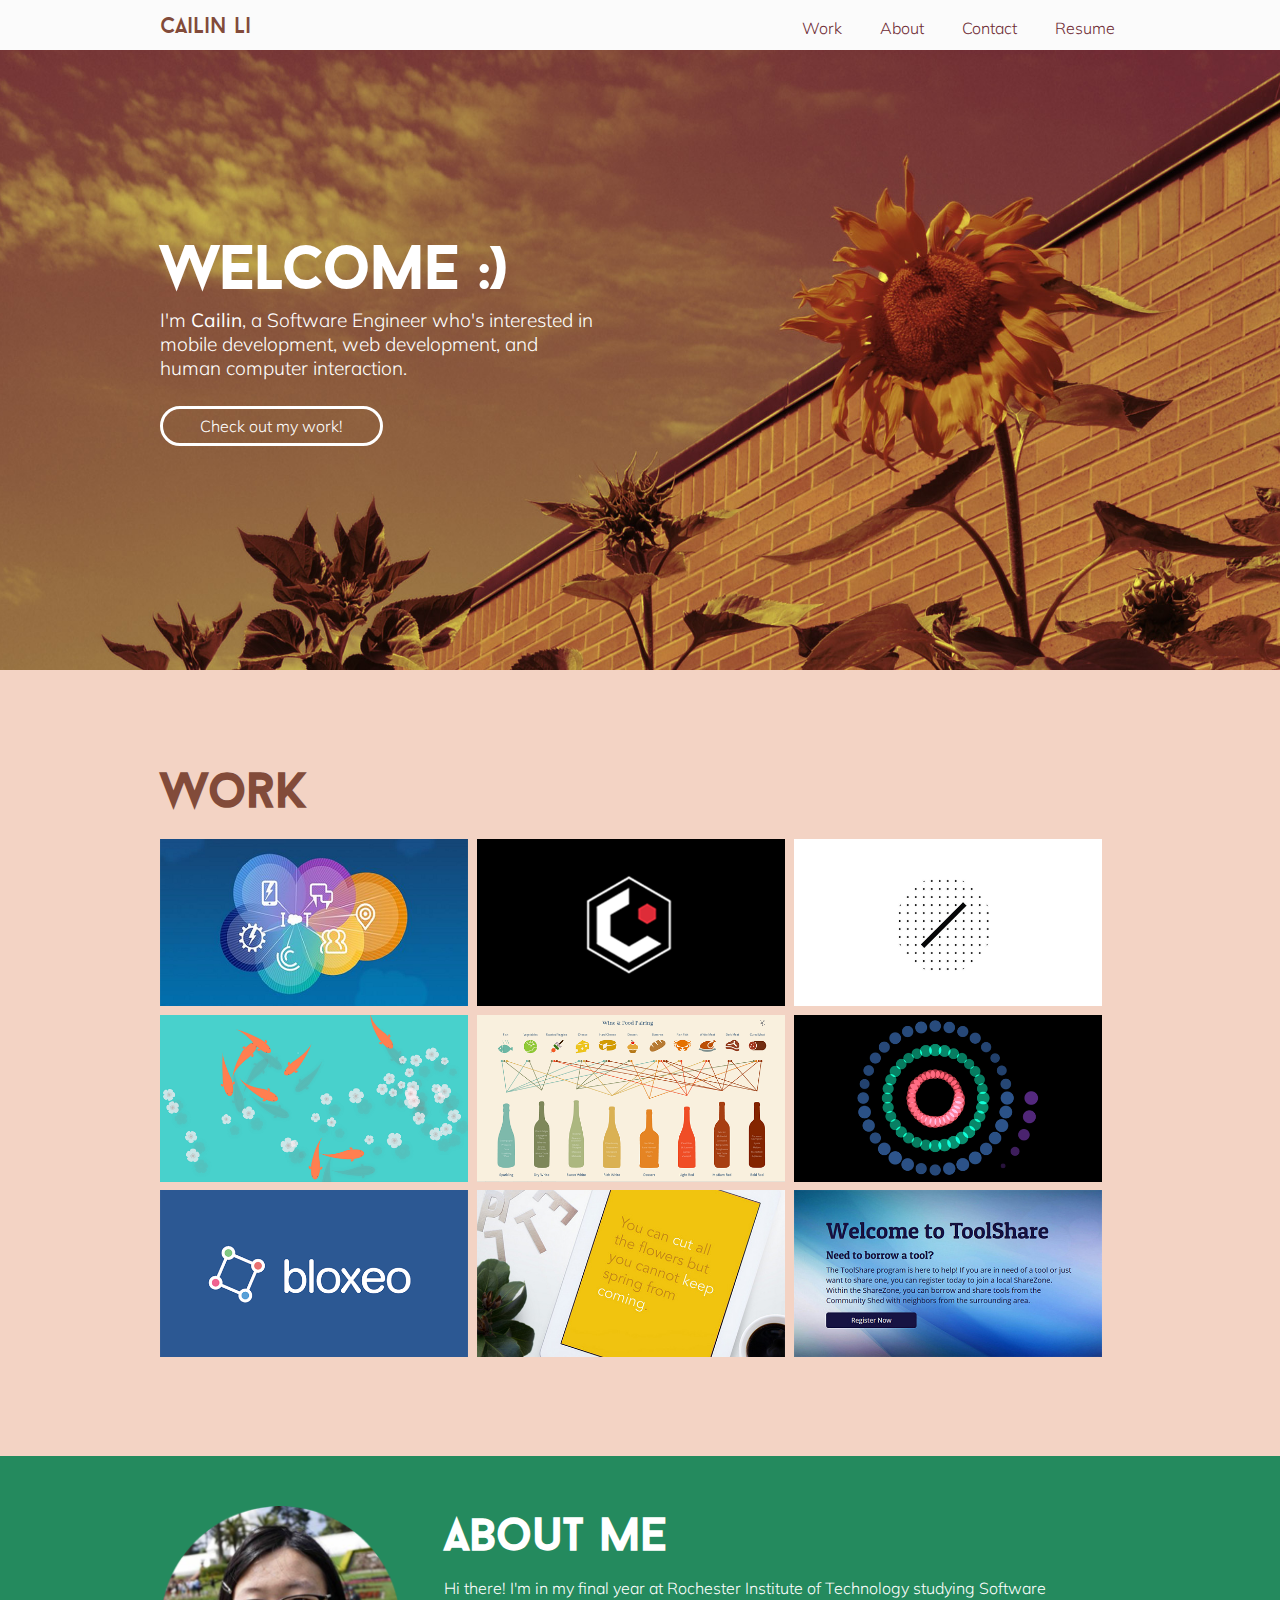
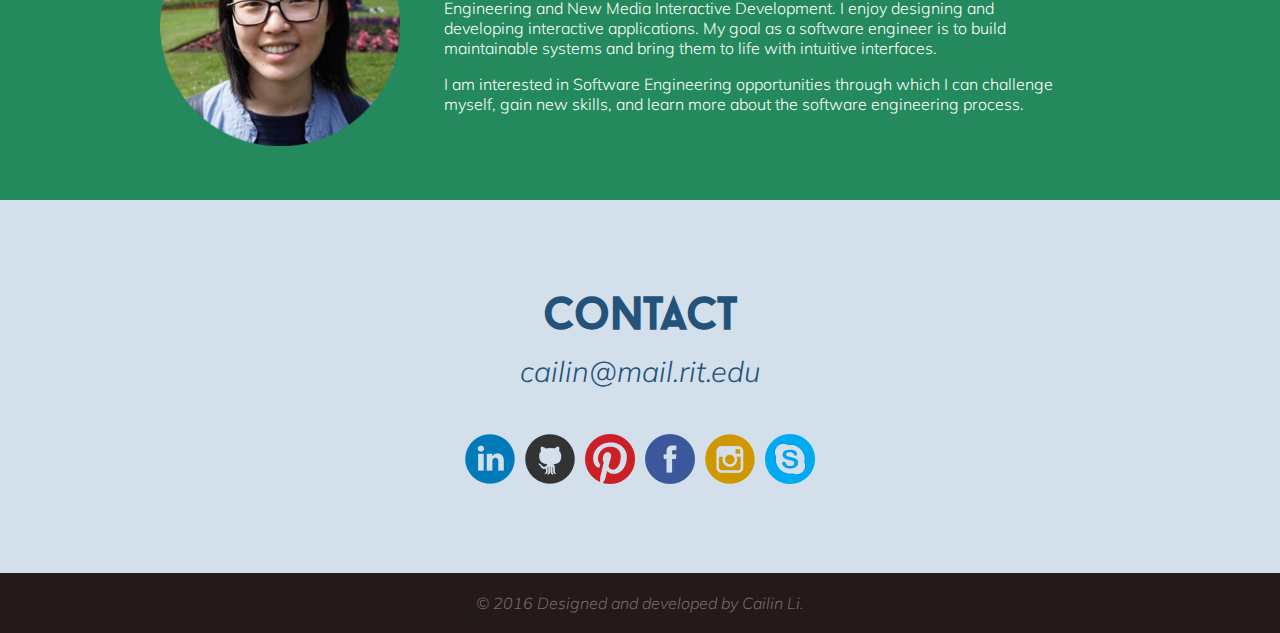
==== commit d40be5ae: "Fix typo" ====
--- a/index.html
+++ b/index.html
@@ -108,7 +108,7 @@
       <img src="media/mortgagecalculator.png" alt="Mortgage Calculator" class="resimg" />
       <section class="description">
         <p>
-          I interned at Compass, a real-estate technology startup, from Janury to August 2015. At Compass, Iworked alongside full-time  
+          I interned at Compass, a real-estate technology startup, from Janury to August 2015. At Compass, I worked alongside full-time  
 engineers doing much of the same work (fixing bugs and developing new 
 features). I worked with various different languages and technologies 
 including Objective-C, AngularJS, and Python.
--- a/css/main.css
+++ b/css/main.css
@@ -271,7 +271,7 @@
 
 .cancel:hover {
     cursor: pointer;
-    opacity: 0.4;
+    opacity: 0.7;
 }
 
 img.resimg {
